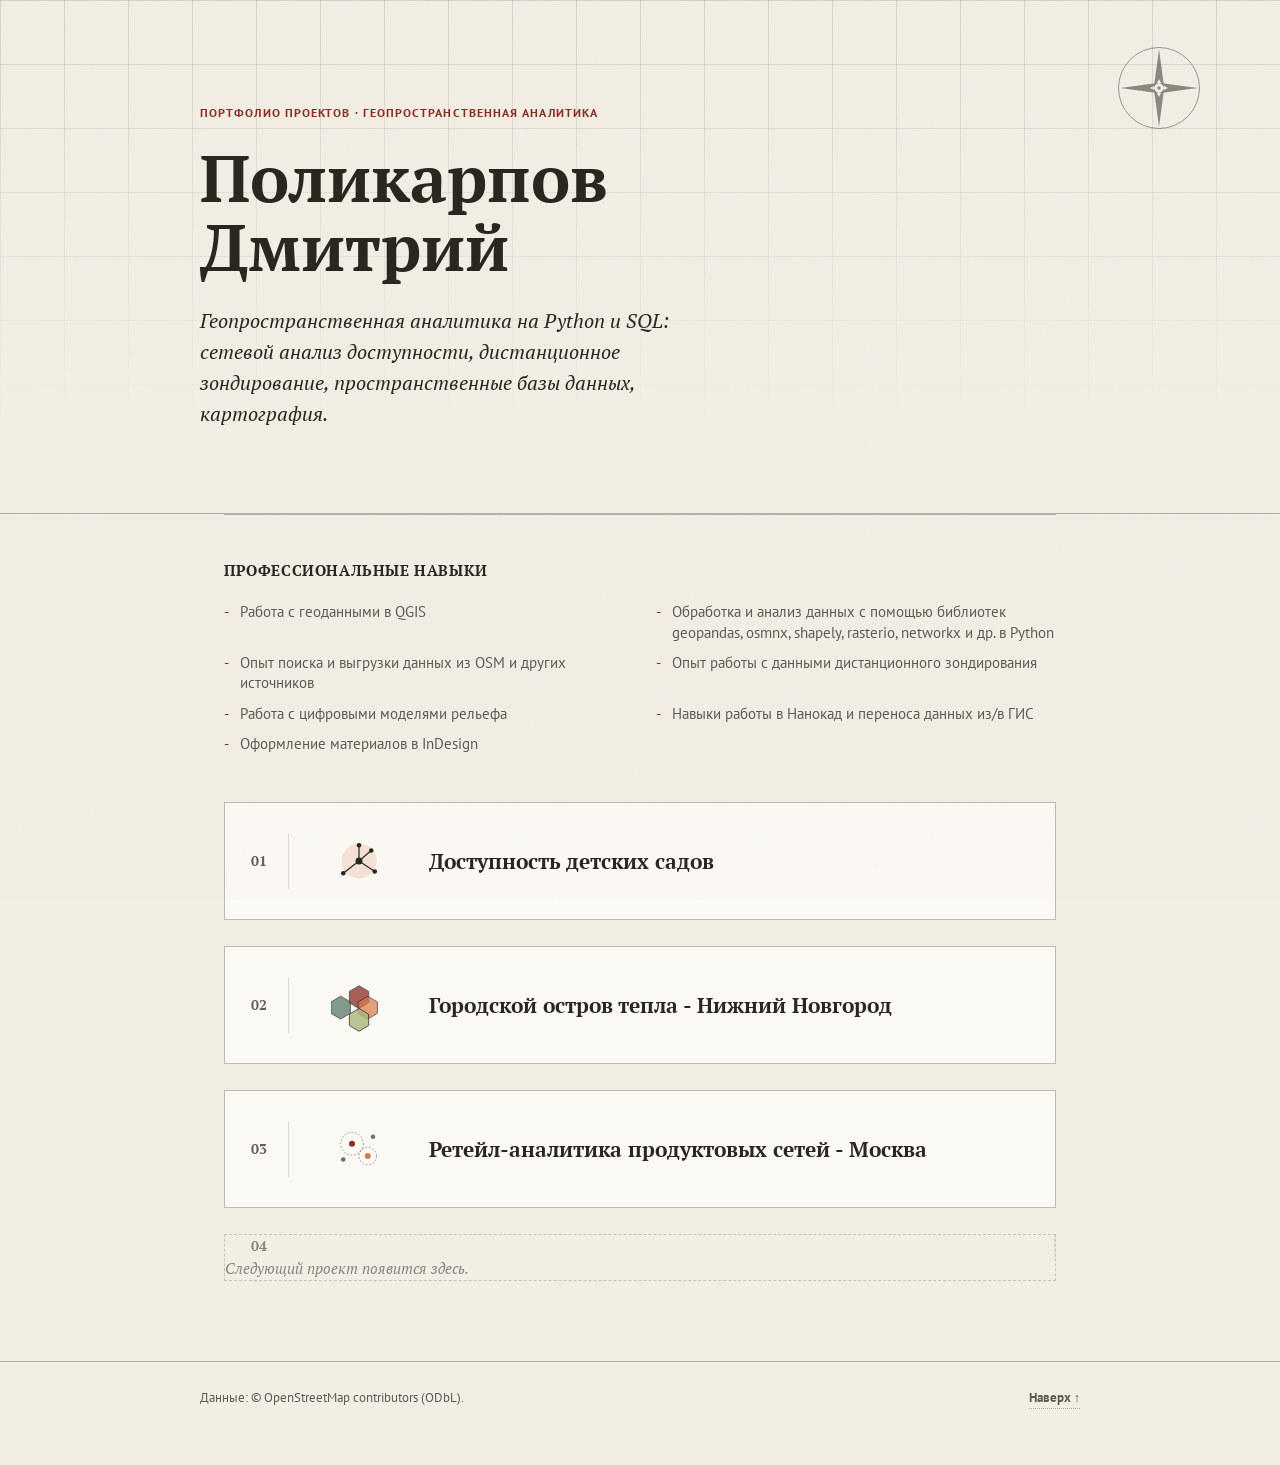
==== index.html @ e90ffdb1 "Add files via upload" ====
<!doctype html>
<html lang="ru">
<head>
<meta charset="UTF-8">
<meta name="viewport" content="width=device-width, initial-scale=1">
<title>Поликарпов Дмитрий - атлас проектов по геопространственной аналитике</title>
<meta name="description" content="Прикладные ГИС-проекты на реальных открытых данных: доступность инфраструктуры, дистанционное зондирование, пространственный анализ в PostGIS.">
<link rel="preconnect" href="https://fonts.googleapis.com">
<link rel="preconnect" href="https://fonts.gstatic.com" crossorigin>
<link href="https://fonts.googleapis.com/css2?family=PT+Serif:ital,wght@0,400;0,700;1,400&family=PT+Sans:wght@400;700&display=swap" rel="stylesheet">
<link rel="stylesheet" href="style.css">
</head>
<body>

<header class="hero" id="top">
  <div class="hero-graticule" aria-hidden="true"></div>
  <svg class="compass" viewBox="0 0 100 100" aria-hidden="true">
    <g fill="none" stroke="currentColor" stroke-width="1">
      <circle cx="50" cy="50" r="46"/>
      <circle cx="50" cy="50" r="2" fill="currentColor" stroke="none"/>
    </g>
    <g fill="currentColor">
      <path d="M50 6 L56 50 L50 40 L44 50 Z"/>
      <path d="M50 94 L56 50 L50 60 L44 50 Z"/>
      <path d="M6 50 L50 56 L40 50 L50 44 Z"/>
      <path d="M94 50 L50 56 L60 50 L50 44 Z"/>
    </g>
  </svg>
  <div class="hero-inner">
    <p class="eyebrow">Портфолио проектов · геопространственная аналитика</p>
    <h1>Поликарпов Дмитрий</h1>
    <p class="thesis">
      Геопространственная аналитика на Python и SQL: сетевой анализ доступности,
      дистанционное зондирование, пространственные базы данных, картография.
    </p>
  </div>
</header>

<main>

  <section class="skills">
    <h2>Профессиональные навыки</h2>
    <ul class="skills-list">
      <li>Работа с геоданными в QGIS</li>
      <li>Обработка и анализ данных с помощью библиотек geopandas, osmnx, shapely, rasterio, networkx и др. в Python</li>
      <li>Опыт поиска и выгрузки данных из OSM и других источников</li>
      <li>Опыт работы с данными дистанционного зондирования</li>
      <li>Работа с цифровыми моделями рельефа</li>
      <li>Навыки работы в Нанокад и переноса данных из/в ГИС</li>
      <li>Оформление материалов в InDesign</li>
    </ul>
  </section>

  <section class="plates" id="plates" aria-label="Проекты">
    <!-- рендерится из projects.js -->
  </section>

</main>

<footer class="site-footer">
  <div class="footer-inner">
    <p>Данные: © OpenStreetMap contributors (ODbL).</p>
    <a class="to-top" href="#top">Наверх ↑</a>
  </div>
</footer>

<script src="projects.js"></script>
</body>
</html>
---- style.css ----
/* =========================================================================
   ДИЗАЙН-СИСТЕМА - общая для главной страницы и страниц отдельных проектов.
   Согласована с картографическими отчетами: якорный темный цвет, дивергентная
   шкала, PT Serif/PT Sans.
   ========================================================================= */

:root {
  --ink: #2B2620;
  --bg: #F2EEE4;
  --bg-raised: #FBF9F3;
  --rule: rgba(43, 38, 32, 0.14);
  --rule-strong: rgba(43, 38, 32, 0.30);
  --muted: rgba(43, 38, 32, 0.74);
  --accent: #8B2E23;

  --serif: 'PT Serif', Georgia, 'Times New Roman', serif;
  --sans: 'PT Sans', Arial, Helvetica, sans-serif;

  --container: 880px;
  --gap: 26px;
}

* { box-sizing: border-box; }
html { scroll-behavior: smooth; }

@media (prefers-reduced-motion: reduce) {
  html { scroll-behavior: auto; }
  * { animation-duration: 0.001ms !important; transition-duration: 0.001ms !important; }
}

body {
  margin: 0;
  background: var(--bg);
  color: var(--ink);
  font-family: var(--sans);
  font-size: 16px;
  line-height: 1.55;
  -webkit-font-smoothing: antialiased;
  position: relative;
}

body::before {
  content: "";
  position: fixed;
  inset: 0;
  pointer-events: none;
  z-index: 999;
  opacity: 0.035;
  mix-blend-mode: multiply;
  background-image: url("data:image/svg+xml;utf8,<svg xmlns='http://www.w3.org/2000/svg'><filter id='n'><feTurbulence type='fractalNoise' baseFrequency='0.85' numOctaves='2' stitchTiles='stitch'/></filter><rect width='100%25' height='100%25' filter='url(%23n)'/></svg>");
}

a { color: var(--ink); }
a:focus-visible, button:focus-visible {
  outline: 2px solid var(--accent);
  outline-offset: 3px;
}

/* ===== Hero ===== */
.hero {
  position: relative;
  overflow: hidden;
  padding: 104px 24px 84px;
  border-bottom: 1px solid var(--rule-strong);
}
.hero-graticule {
  position: absolute;
  inset: 0;
  background-image:
    repeating-linear-gradient(0deg, var(--rule) 0 1px, transparent 1px 64px),
    repeating-linear-gradient(90deg, var(--rule) 0 1px, transparent 1px 64px);
  mask-image: linear-gradient(180deg, black, transparent 82%);
  -webkit-mask-image: linear-gradient(180deg, black, transparent 82%);
}
.compass {
  position: absolute;
  top: 44px;
  right: 6%;
  width: 88px;
  height: 88px;
  color: var(--ink);
  opacity: 0.5;
}
.hero-inner {
  position: relative;
  max-width: var(--container);
  margin: 0 auto;
}
.eyebrow {
  font-family: var(--sans);
  font-weight: 700;
  letter-spacing: 0.09em;
  text-transform: uppercase;
  font-size: 12px;
  color: var(--accent);
  margin: 0 0 20px;
}
.hero h1 {
  font-family: var(--serif);
  font-weight: 700;
  font-size: clamp(42px, 6vw, 66px);
  line-height: 1.05;
  margin: 0 0 24px;
  max-width: 16ch;
}
.thesis {
  font-family: var(--serif);
  font-style: italic;
  font-size: clamp(17px, 2vw, 20px);
  max-width: 48ch;
  color: var(--ink);
  margin: 0;
}

/* ===== Основная часть ===== */
main {
  max-width: var(--container);
  margin: 0 auto;
  padding: 0 24px;
}
.approach { padding: 44px 0 8px; }
.approach p {
  max-width: 62ch;
  font-size: 15px;
  color: var(--muted);
}

.skills {
  padding: 44px 0 8px;
  border-top: 1px solid var(--rule-strong);
}
.skills h2 {
  font-family: var(--serif);
  font-weight: 700;
  font-size: 15px;
  letter-spacing: 0.04em;
  text-transform: uppercase;
  margin: 0 0 20px;
}
.skills-list {
  list-style: none;
  margin: 0;
  padding: 0;
  display: grid;
  grid-template-columns: 1fr 1fr;
  gap: 10px 32px;
}
.skills-list li {
  font-size: 14.5px;
  color: var(--muted);
  padding-left: 16px;
  position: relative;
  line-height: 1.4;
}
.skills-list li::before {
  content: "-";
  position: absolute;
  left: 0;
  color: var(--accent);
}
@media (max-width: 640px) {
  .skills-list { grid-template-columns: 1fr; }
}

/* ===== Карточки-«листы атласа» (главная) ===== */
.plates {
  display: flex;
  flex-direction: column;
  gap: var(--gap);
  padding: 40px 0 80px;
}

a.plate {
  position: relative;
  display: grid;
  grid-template-columns: 64px 92px 1fr;
  align-items: center;
  gap: 24px;
  padding: 30px 30px 30px 0;
  background: var(--bg-raised);
  border: 1px solid var(--rule-strong);
  text-decoration: none;
  color: var(--ink);
  transition: transform 180ms ease, box-shadow 180ms ease;
}
a.plate::before {
  content: "";
  position: absolute;
  left: -1px; top: -1px; bottom: -1px;
  width: 3px;
  background: var(--accent);
  transform: scaleY(0);
  transform-origin: top;
  transition: transform 220ms ease;
}
a.plate:hover, a.plate:focus-visible {
  transform: translateY(-2px);
  box-shadow: 0 14px 28px rgba(43, 38, 32, 0.10);
}
a.plate:hover::before, a.plate:focus-visible::before { transform: scaleY(1); }

.plate.is-placeholder {
  background: transparent;
  border: 1px dashed var(--rule-strong);
  opacity: 0.7;
  pointer-events: none;
}
.plate.is-placeholder::before { display: none; }

.plate-number {
  font-family: var(--serif);
  font-size: 14px;
  font-weight: 700;
  color: var(--muted);
  align-self: stretch;
  display: flex;
  align-items: center;
  padding-left: 26px;
  border-right: 1px solid var(--rule);
}
.plate-motif {
  display: flex;
  align-items: center;
  justify-content: center;
}
.plate-motif svg { width: 56px; height: 56px; }

.plate-title {
  font-family: var(--serif);
  font-weight: 700;
  font-size: 21px;
  margin: 0;
}

.placeholder-text {
  font-family: var(--serif);
  font-style: italic;
  font-size: 15px;
  color: var(--muted);
  grid-column: 2 / 4;
  margin: 0;
}

/* ===== Футер ===== */
.site-footer {
  border-top: 1px solid var(--rule-strong);
  padding: 26px 24px 56px;
}
.site-footer .footer-inner {
  max-width: var(--container);
  margin: 0 auto;
  display: flex;
  justify-content: space-between;
  align-items: baseline;
  gap: 16px;
  flex-wrap: wrap;
}
.site-footer p { margin: 0; font-size: 12.5px; color: var(--muted); }
.site-footer .to-top {
  font-size: 12.5px;
  font-weight: 700;
  text-decoration: none;
  color: var(--muted);
  border-bottom: 1px dotted var(--rule-strong);
}
.site-footer .to-top:hover { color: var(--accent); }

/* =========================================================================
   СТРАНИЦА ОТДЕЛЬНОГО ПРОЕКТА
   ========================================================================= */

.project-header {
  max-width: var(--container);
  margin: 0 auto;
  padding: 56px 24px 28px;
}
.back-link {
  display: inline-block;
  font-size: 13px;
  font-weight: 700;
  text-decoration: none;
  color: var(--muted);
  border-bottom: 1px dotted var(--rule-strong);
  margin-bottom: 28px;
}
.back-link:hover { color: var(--accent); }

.project-eyebrow {
  font-family: var(--sans);
  font-weight: 700;
  letter-spacing: 0.09em;
  text-transform: uppercase;
  font-size: 12px;
  color: var(--accent);
  margin: 0 0 16px;
}
.project-header h1 {
  font-family: var(--serif);
  font-weight: 700;
  font-size: clamp(32px, 5vw, 46px);
  line-height: 1.1;
  margin: 0;
  max-width: 20ch;
}

.project-body {
  max-width: var(--container);
  margin: 0 auto;
  padding: 0 24px 80px;
}

.project-section {
  padding: 36px 0;
  border-top: 1px solid var(--rule);
}
.project-section:first-child { border-top: none; }

.project-section h2 {
  font-family: var(--serif);
  font-weight: 700;
  font-size: 15px;
  letter-spacing: 0.04em;
  text-transform: uppercase;
  color: var(--ink);
  margin: 0 0 20px;
}

.project-section p {
  max-width: 68ch;
  font-size: 15.5px;
  margin: 0 0 16px;
}
.project-section p:last-child { margin-bottom: 0; }

.project-section h3 {
  font-family: var(--sans);
  font-weight: 700;
  font-size: 13px;
  letter-spacing: 0.03em;
  color: var(--muted);
  margin: 24px 0 10px;
}
.project-section h3:first-of-type { margin-top: 0; }

.formula-list {
  list-style: none;
  counter-reset: step;
  margin: 0 0 20px;
  padding: 0;
  max-width: 68ch;
}
.formula-list li {
  counter-increment: step;
  position: relative;
  padding: 10px 0 10px 34px;
  font-size: 14.5px;
  border-top: 1px solid var(--rule);
}
.formula-list li:first-child { border-top: none; }
.formula-list li::before {
  content: counter(step);
  position: absolute;
  left: 0;
  top: 10px;
  font-family: var(--serif);
  font-weight: 700;
  font-size: 13px;
  color: var(--accent);
}
.formula-list code {
  display: inline-block;
  margin-top: 3px;
  font-family: 'PT Sans', monospace;
  font-size: 13.5px;
  color: var(--muted);
  background: var(--bg);
  border: 1px solid var(--rule-strong);
  padding: 2px 7px;
  border-radius: 2px;
}
.formula-note {
  font-size: 13px;
  color: var(--muted);
  max-width: 68ch;
}

.gallery {
  display: flex;
  flex-direction: column;
  gap: 28px;
  margin: 4px 0 28px;
}
.gallery figure {
  margin: 0;
  border: 1px solid var(--rule-strong);
  background: var(--bg-raised);
  padding: 10px;
}
.gallery img {
  display: block;
  width: 100%;
  height: auto;
  border: 1px solid var(--rule);
}
.gallery iframe {
  display: block;
  width: 100%;
  height: 600px;
  border: 1px solid var(--rule);
}
.gallery figcaption {
  font-family: var(--serif);
  font-style: italic;
  font-size: 14px;
  color: var(--muted);
  padding: 12px 4px 4px;
}

/* ===== Мобильная адаптация ===== */
@media (max-width: 640px) {
  .hero { padding: 76px 20px 60px; }
  .compass { width: 56px; height: 56px; top: 26px; right: 20px; }
  main, .project-header, .project-body { padding-left: 20px; padding-right: 20px; }
  a.plate { grid-template-columns: 36px 1fr; padding: 22px 20px 22px 0; }
  .plate-motif { display: none; }
  .plate-number { padding-left: 14px; font-size: 12.5px; }
  .placeholder-text { grid-column: 2; }
  .site-footer .footer-inner { flex-direction: column; align-items: flex-start; }
}
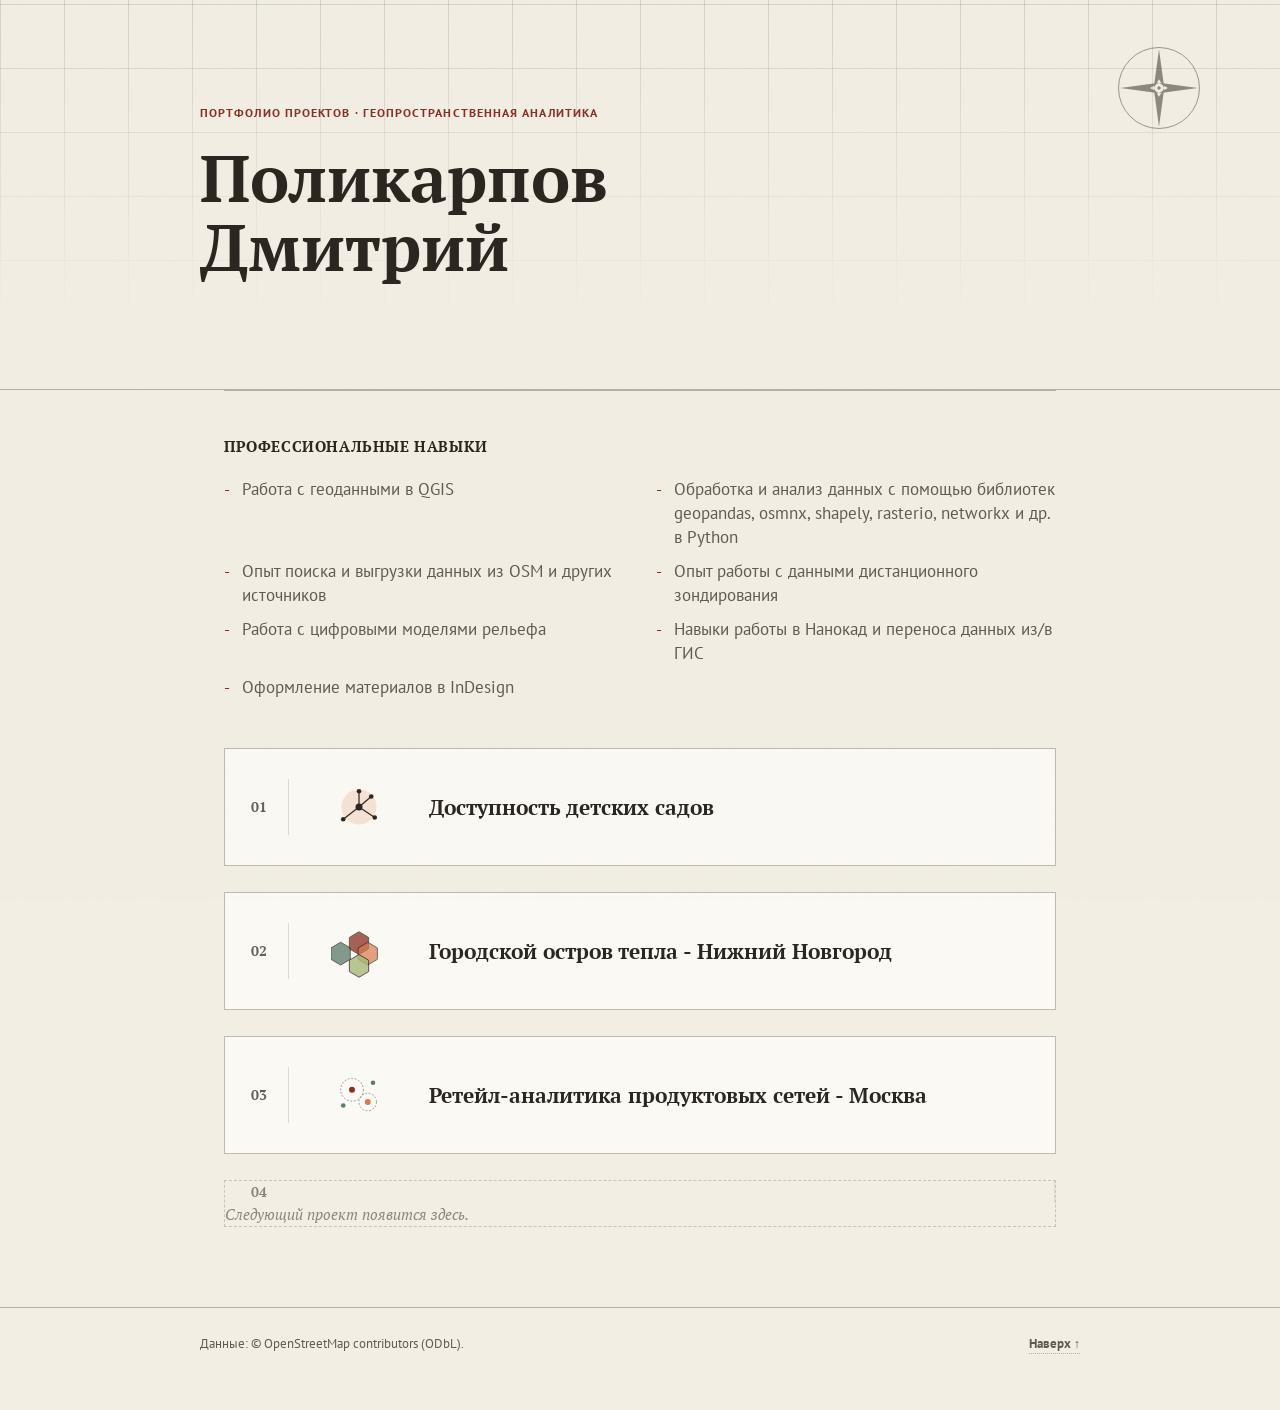
==== commit 278c0c04: "Add files via upload" ====
--- a/index.html
+++ b/index.html
@@ -29,10 +29,6 @@
   <div class="hero-inner">
     <p class="eyebrow">Портфолио проектов · геопространственная аналитика</p>
     <h1>Поликарпов Дмитрий</h1>
-    <p class="thesis">
-      Геопространственная аналитика на Python и SQL: сетевой анализ доступности,
-      дистанционное зондирование, пространственные базы данных, картография.
-    </p>
   </div>
 </header>
 
--- a/style.css
+++ b/style.css
@@ -146,11 +146,11 @@
   gap: 10px 32px;
 }
 .skills-list li {
-  font-size: 14.5px;
-  color: var(--muted);
-  padding-left: 16px;
-  position: relative;
-  line-height: 1.4;
+  font-size: 16.5px;
+  color: var(--muted);
+  padding-left: 18px;
+  position: relative;
+  line-height: 1.45;
 }
 .skills-list li::before {
   content: "-";
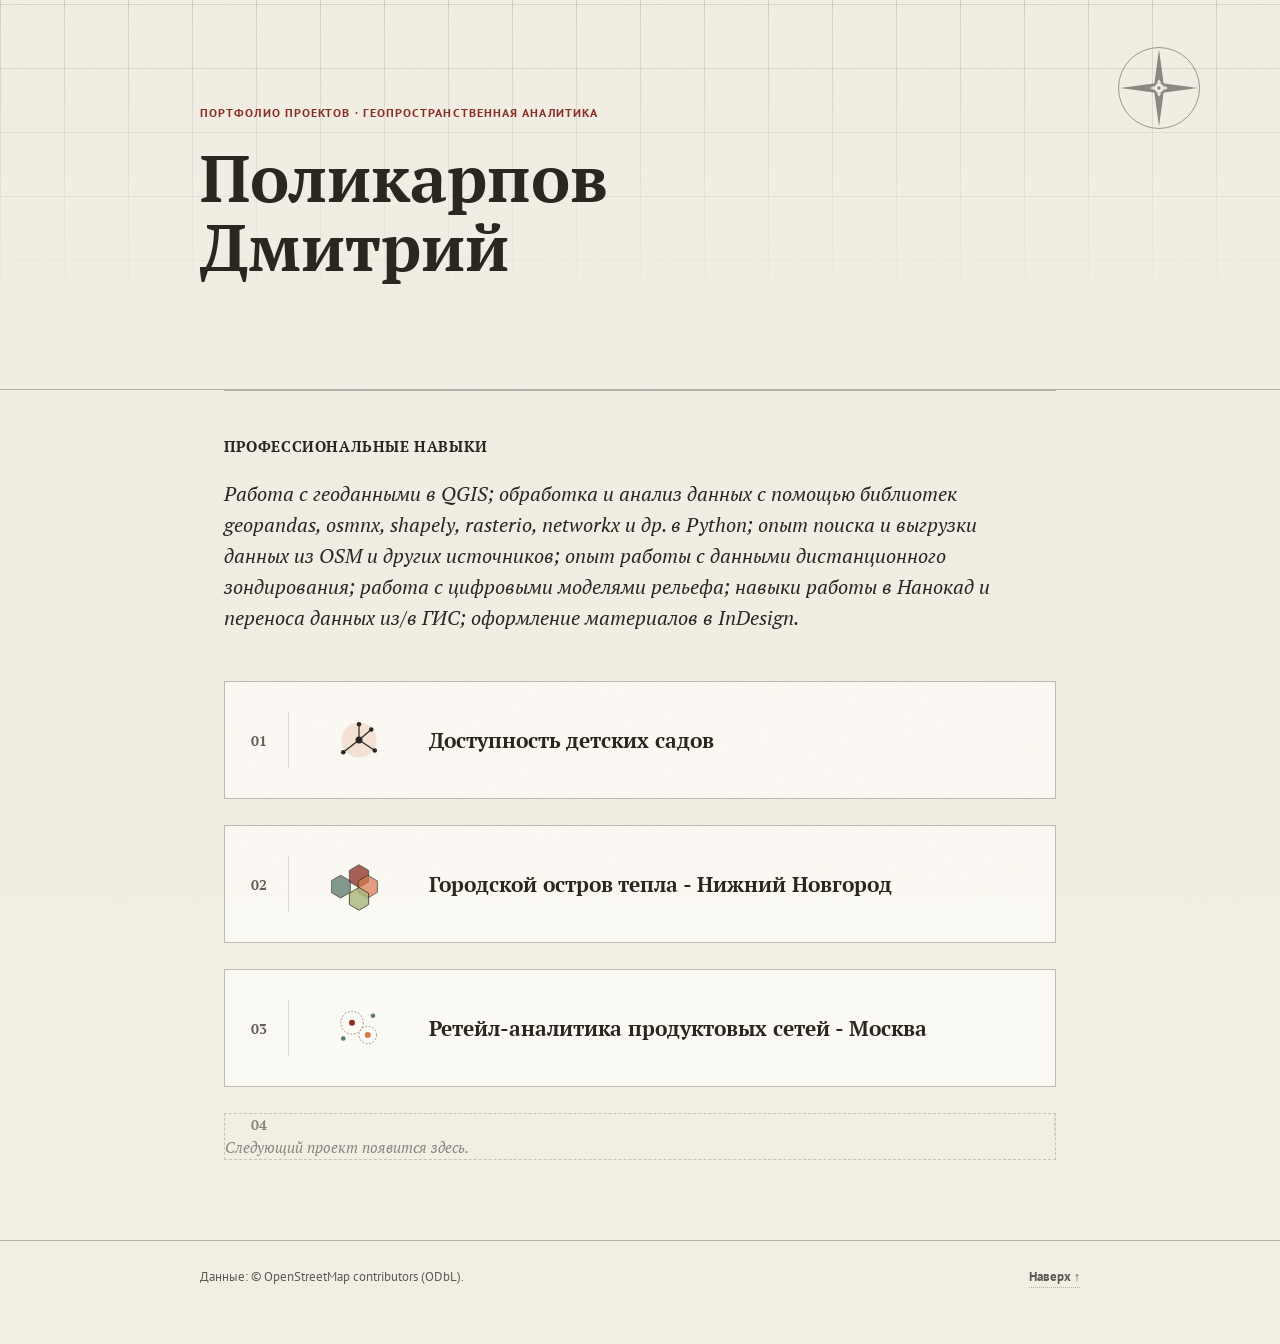
==== commit 1e7178ae: "Add files via upload" ====
--- a/index.html
+++ b/index.html
@@ -36,15 +36,14 @@
 
   <section class="skills">
     <h2>Профессиональные навыки</h2>
-    <ul class="skills-list">
-      <li>Работа с геоданными в QGIS</li>
-      <li>Обработка и анализ данных с помощью библиотек geopandas, osmnx, shapely, rasterio, networkx и др. в Python</li>
-      <li>Опыт поиска и выгрузки данных из OSM и других источников</li>
-      <li>Опыт работы с данными дистанционного зондирования</li>
-      <li>Работа с цифровыми моделями рельефа</li>
-      <li>Навыки работы в Нанокад и переноса данных из/в ГИС</li>
-      <li>Оформление материалов в InDesign</li>
-    </ul>
+    <p class="skills-text">
+      Работа с геоданными в QGIS; обработка и анализ данных с помощью
+      библиотек geopandas, osmnx, shapely, rasterio, networkx и др. в
+      Python; опыт поиска и выгрузки данных из OSM и других источников;
+      опыт работы с данными дистанционного зондирования; работа с
+      цифровыми моделями рельефа; навыки работы в Нанокад и переноса
+      данных из/в ГИС; оформление материалов в InDesign.
+    </p>
   </section>
 
   <section class="plates" id="plates" aria-label="Проекты">
--- a/style.css
+++ b/style.css
@@ -137,29 +137,13 @@
   text-transform: uppercase;
   margin: 0 0 20px;
 }
-.skills-list {
-  list-style: none;
-  margin: 0;
-  padding: 0;
-  display: grid;
-  grid-template-columns: 1fr 1fr;
-  gap: 10px 32px;
-}
-.skills-list li {
-  font-size: 16.5px;
-  color: var(--muted);
-  padding-left: 18px;
-  position: relative;
-  line-height: 1.45;
-}
-.skills-list li::before {
-  content: "-";
-  position: absolute;
-  left: 0;
-  color: var(--accent);
-}
-@media (max-width: 640px) {
-  .skills-list { grid-template-columns: 1fr; }
+.skills-text {
+  font-family: var(--serif);
+  font-style: italic;
+  font-size: clamp(17px, 2vw, 20px);
+  color: var(--ink);
+  max-width: 78ch;
+  margin: 0;
 }
 
 /* ===== Карточки-«листы атласа» (главная) ===== */
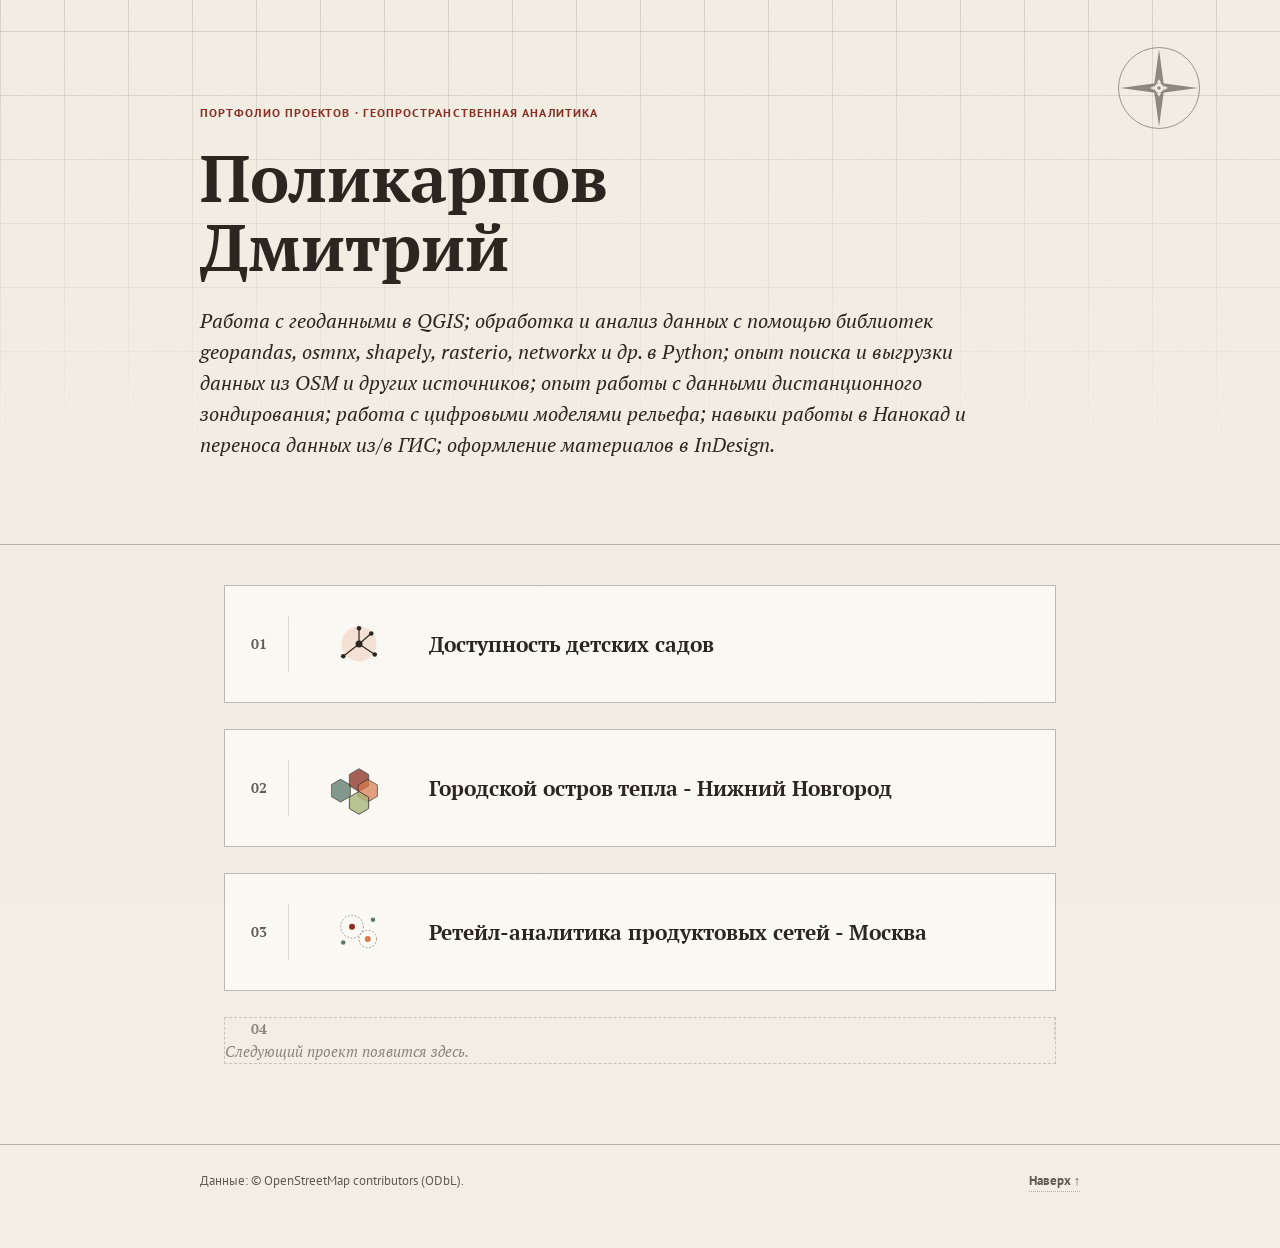
==== commit 13578278: "Add files via upload" ====
--- a/index.html
+++ b/index.html
@@ -29,13 +29,6 @@
   <div class="hero-inner">
     <p class="eyebrow">Портфолио проектов · геопространственная аналитика</p>
     <h1>Поликарпов Дмитрий</h1>
-  </div>
-</header>
-
-<main>
-
-  <section class="skills">
-    <h2>Профессиональные навыки</h2>
     <p class="skills-text">
       Работа с геоданными в QGIS; обработка и анализ данных с помощью
       библиотек geopandas, osmnx, shapely, rasterio, networkx и др. в
@@ -44,7 +37,10 @@
       цифровыми моделями рельефа; навыки работы в Нанокад и переноса
       данных из/в ГИС; оформление материалов в InDesign.
     </p>
-  </section>
+  </div>
+</header>
+
+<main>
 
   <section class="plates" id="plates" aria-label="Проекты">
     <!-- рендерится из projects.js -->
--- a/style.css
+++ b/style.css
@@ -125,18 +125,6 @@
   color: var(--muted);
 }
 
-.skills {
-  padding: 44px 0 8px;
-  border-top: 1px solid var(--rule-strong);
-}
-.skills h2 {
-  font-family: var(--serif);
-  font-weight: 700;
-  font-size: 15px;
-  letter-spacing: 0.04em;
-  text-transform: uppercase;
-  margin: 0 0 20px;
-}
 .skills-text {
   font-family: var(--serif);
   font-style: italic;
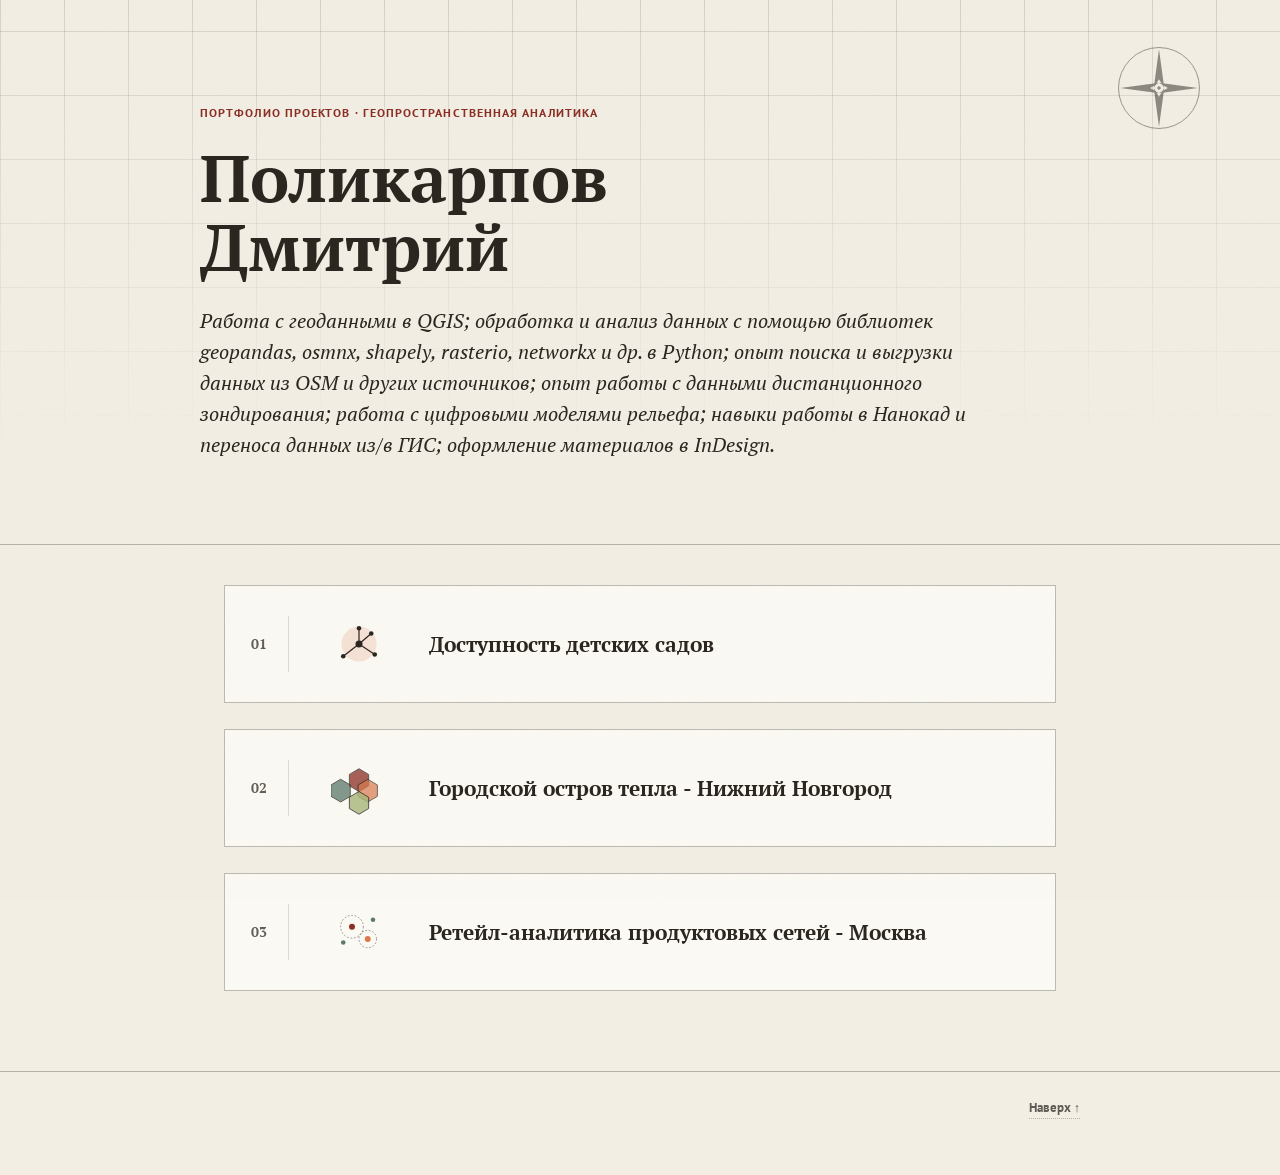
==== commit 9455a180: "Add files via upload" ====
--- a/index.html
+++ b/index.html
@@ -50,7 +50,6 @@
 
 <footer class="site-footer">
   <div class="footer-inner">
-    <p>Данные: © OpenStreetMap contributors (ODbL).</p>
     <a class="to-top" href="#top">Наверх ↑</a>
   </div>
 </footer>
--- a/style.css
+++ b/style.css
@@ -171,14 +171,6 @@
 }
 a.plate:hover::before, a.plate:focus-visible::before { transform: scaleY(1); }
 
-.plate.is-placeholder {
-  background: transparent;
-  border: 1px dashed var(--rule-strong);
-  opacity: 0.7;
-  pointer-events: none;
-}
-.plate.is-placeholder::before { display: none; }
-
 .plate-number {
   font-family: var(--serif);
   font-size: 14px;
@@ -201,15 +193,6 @@
   font-family: var(--serif);
   font-weight: 700;
   font-size: 21px;
-  margin: 0;
-}
-
-.placeholder-text {
-  font-family: var(--serif);
-  font-style: italic;
-  font-size: 15px;
-  color: var(--muted);
-  grid-column: 2 / 4;
   margin: 0;
 }
 
@@ -222,7 +205,7 @@
   max-width: var(--container);
   margin: 0 auto;
   display: flex;
-  justify-content: space-between;
+  justify-content: flex-end;
   align-items: baseline;
   gap: 16px;
   flex-wrap: wrap;
@@ -396,6 +379,5 @@
   a.plate { grid-template-columns: 36px 1fr; padding: 22px 20px 22px 0; }
   .plate-motif { display: none; }
   .plate-number { padding-left: 14px; font-size: 12.5px; }
-  .placeholder-text { grid-column: 2; }
   .site-footer .footer-inner { flex-direction: column; align-items: flex-start; }
 }
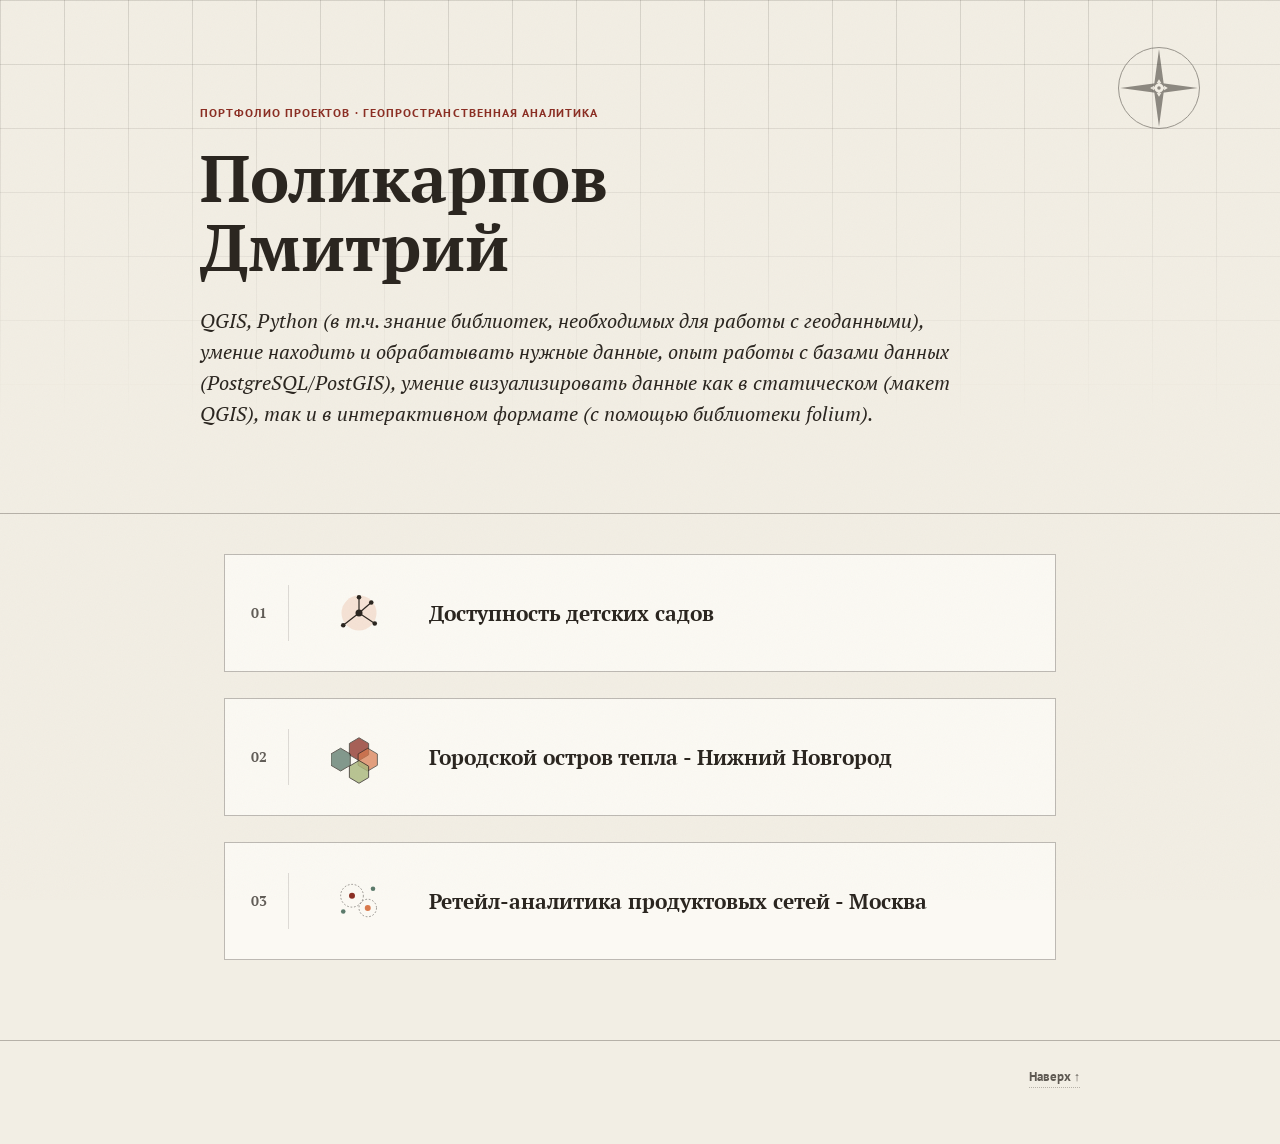
==== commit bdd72317: "Add files via upload" ====
--- a/index.html
+++ b/index.html
@@ -3,8 +3,12 @@
 <head>
 <meta charset="UTF-8">
 <meta name="viewport" content="width=device-width, initial-scale=1">
-<title>Поликарпов Дмитрий - атлас проектов по геопространственной аналитике</title>
+<title>Поликарпов Дмитрий - портфолио проектов по геопространственной аналитике</title>
 <meta name="description" content="Прикладные ГИС-проекты на реальных открытых данных: доступность инфраструктуры, дистанционное зондирование, пространственный анализ в PostGIS.">
+<meta property="og:type" content="website">
+<meta property="og:url" content="https://dipolikarpov-cloud.github.io/portfolio/">
+<meta property="og:title" content="Поликарпов Дмитрий - портфолио проектов по геопространственной аналитике">
+<meta property="og:description" content="Прикладные ГИС-проекты на реальных открытых данных: доступность инфраструктуры, дистанционное зондирование, пространственный анализ в PostGIS.">
 <link rel="preconnect" href="https://fonts.googleapis.com">
 <link rel="preconnect" href="https://fonts.gstatic.com" crossorigin>
 <link href="https://fonts.googleapis.com/css2?family=PT+Serif:ital,wght@0,400;0,700;1,400&family=PT+Sans:wght@400;700&display=swap" rel="stylesheet">
@@ -30,12 +34,11 @@
     <p class="eyebrow">Портфолио проектов · геопространственная аналитика</p>
     <h1>Поликарпов Дмитрий</h1>
     <p class="skills-text">
-      Работа с геоданными в QGIS; обработка и анализ данных с помощью
-      библиотек geopandas, osmnx, shapely, rasterio, networkx и др. в
-      Python; опыт поиска и выгрузки данных из OSM и других источников;
-      опыт работы с данными дистанционного зондирования; работа с
-      цифровыми моделями рельефа; навыки работы в Нанокад и переноса
-      данных из/в ГИС; оформление материалов в InDesign.
+      QGIS, Python (в т.ч. знание библиотек, необходимых для работы с
+      геоданными), умение находить и обрабатывать нужные данные, опыт
+      работы с базами данных (PostgreSQL/PostGIS), умение визуализировать
+      данные как в статическом (макет QGIS), так и в интерактивном
+      формате (с помощью библиотеки folium).
     </p>
   </div>
 </header>
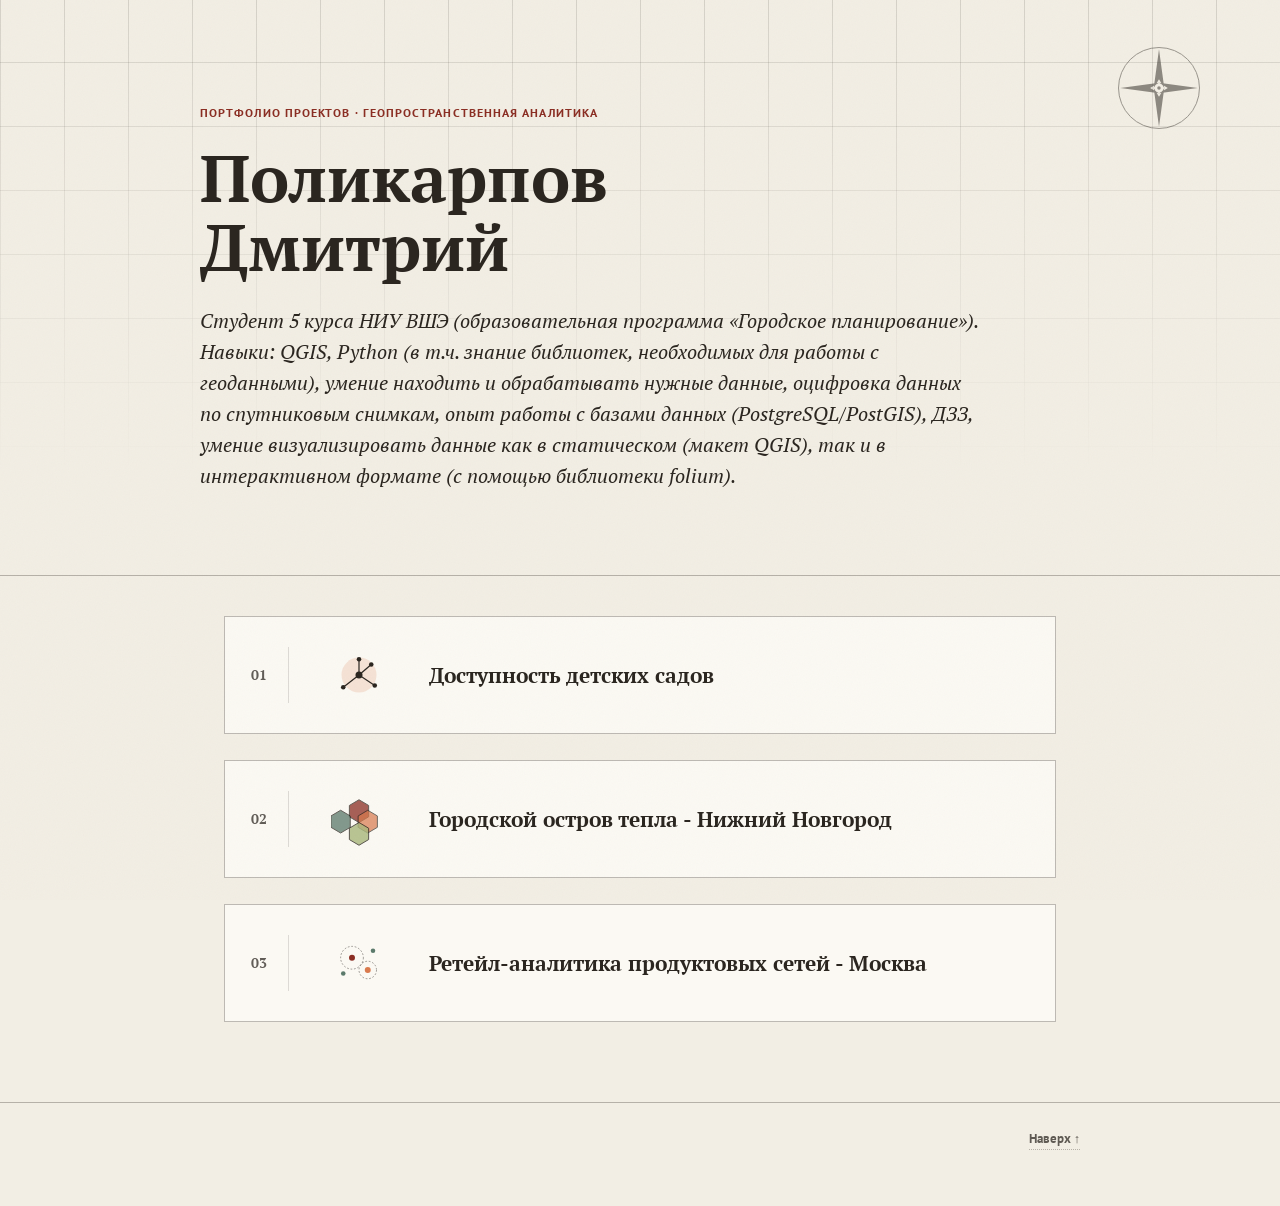
==== commit c5137fbd: "Add files via upload" ====
--- a/index.html
+++ b/index.html
@@ -34,11 +34,13 @@
     <p class="eyebrow">Портфолио проектов · геопространственная аналитика</p>
     <h1>Поликарпов Дмитрий</h1>
     <p class="skills-text">
-      QGIS, Python (в т.ч. знание библиотек, необходимых для работы с
-      геоданными), умение находить и обрабатывать нужные данные, опыт
-      работы с базами данных (PostgreSQL/PostGIS), умение визуализировать
-      данные как в статическом (макет QGIS), так и в интерактивном
-      формате (с помощью библиотеки folium).
+      Студент 5 курса НИУ ВШЭ (образовательная программа «Городское
+      планирование»). Навыки: QGIS, Python (в т.ч. знание библиотек,
+      необходимых для работы с геоданными), умение находить и
+      обрабатывать нужные данные, оцифровка данных по спутниковым
+      снимкам, опыт работы с базами данных (PostgreSQL/PostGIS), ДЗЗ,
+      умение визуализировать данные как в статическом (макет QGIS), так
+      и в интерактивном формате (с помощью библиотеки folium).
     </p>
   </div>
 </header>
